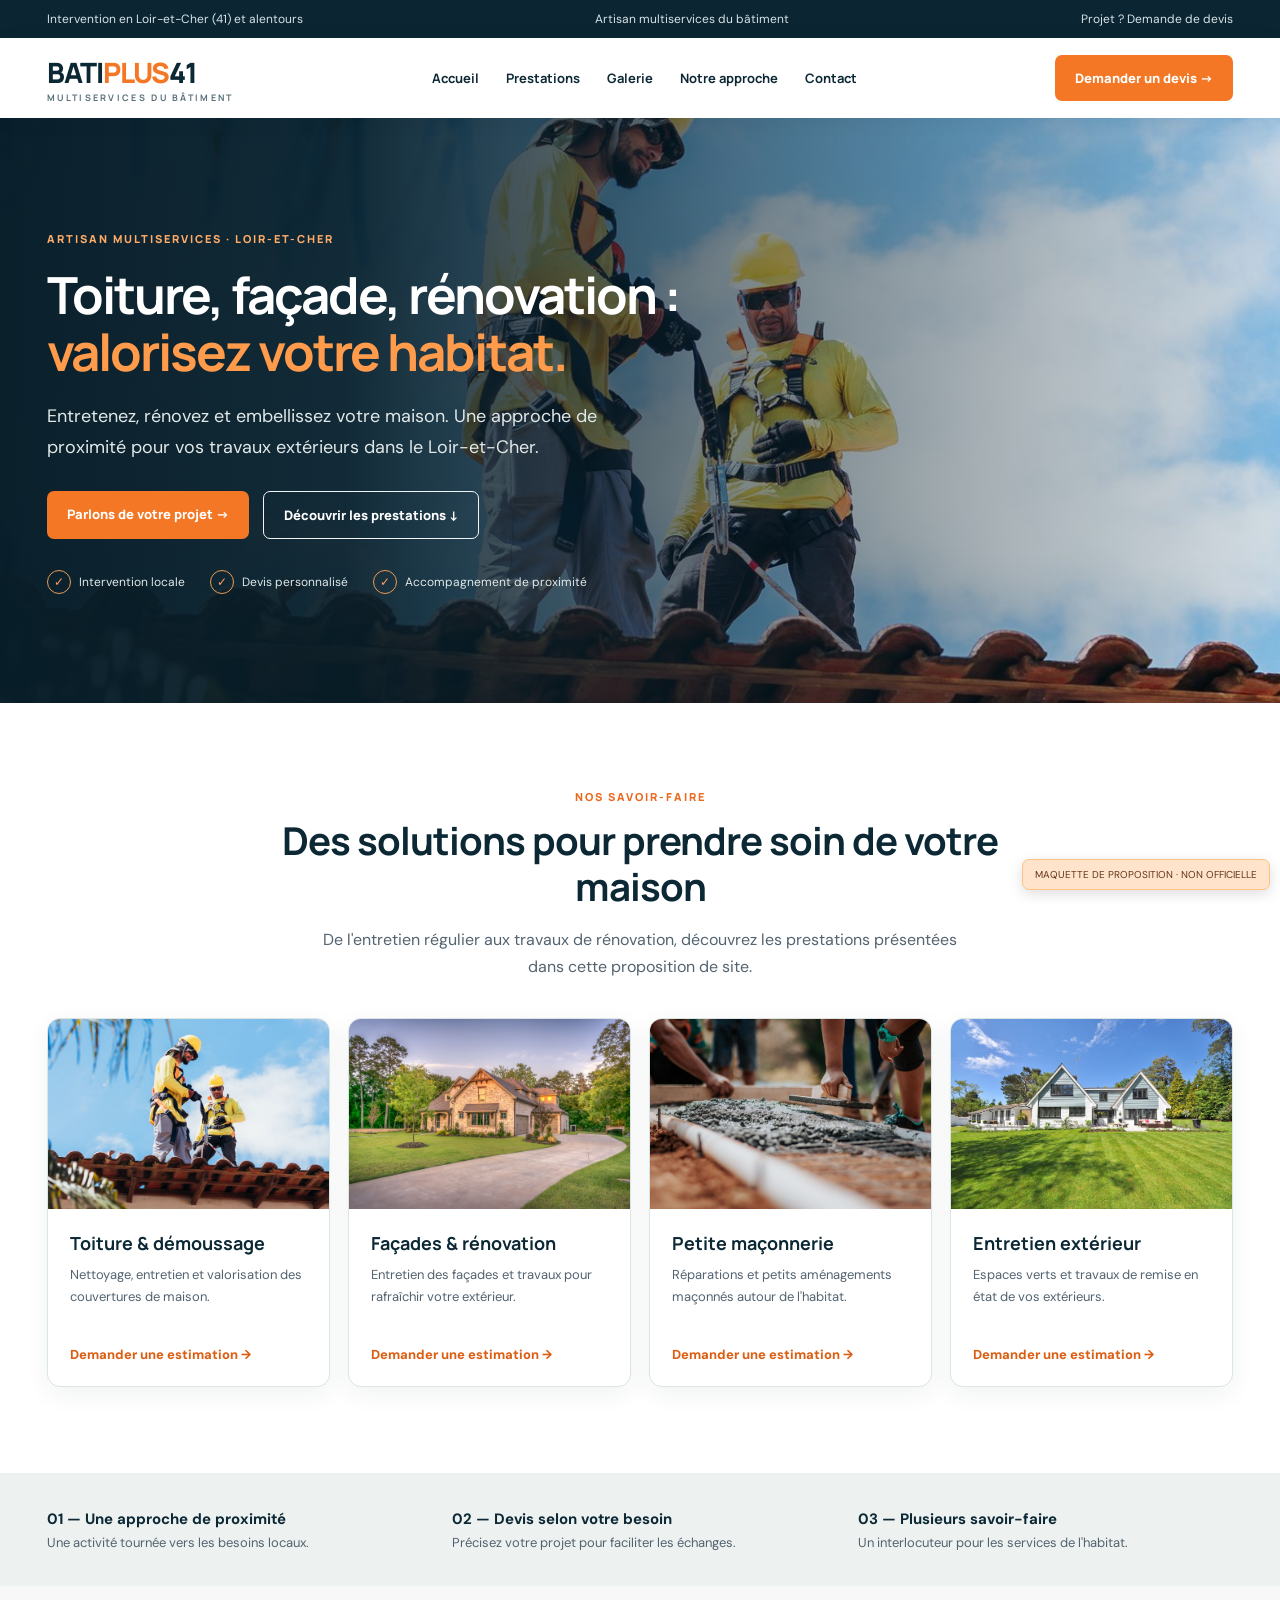
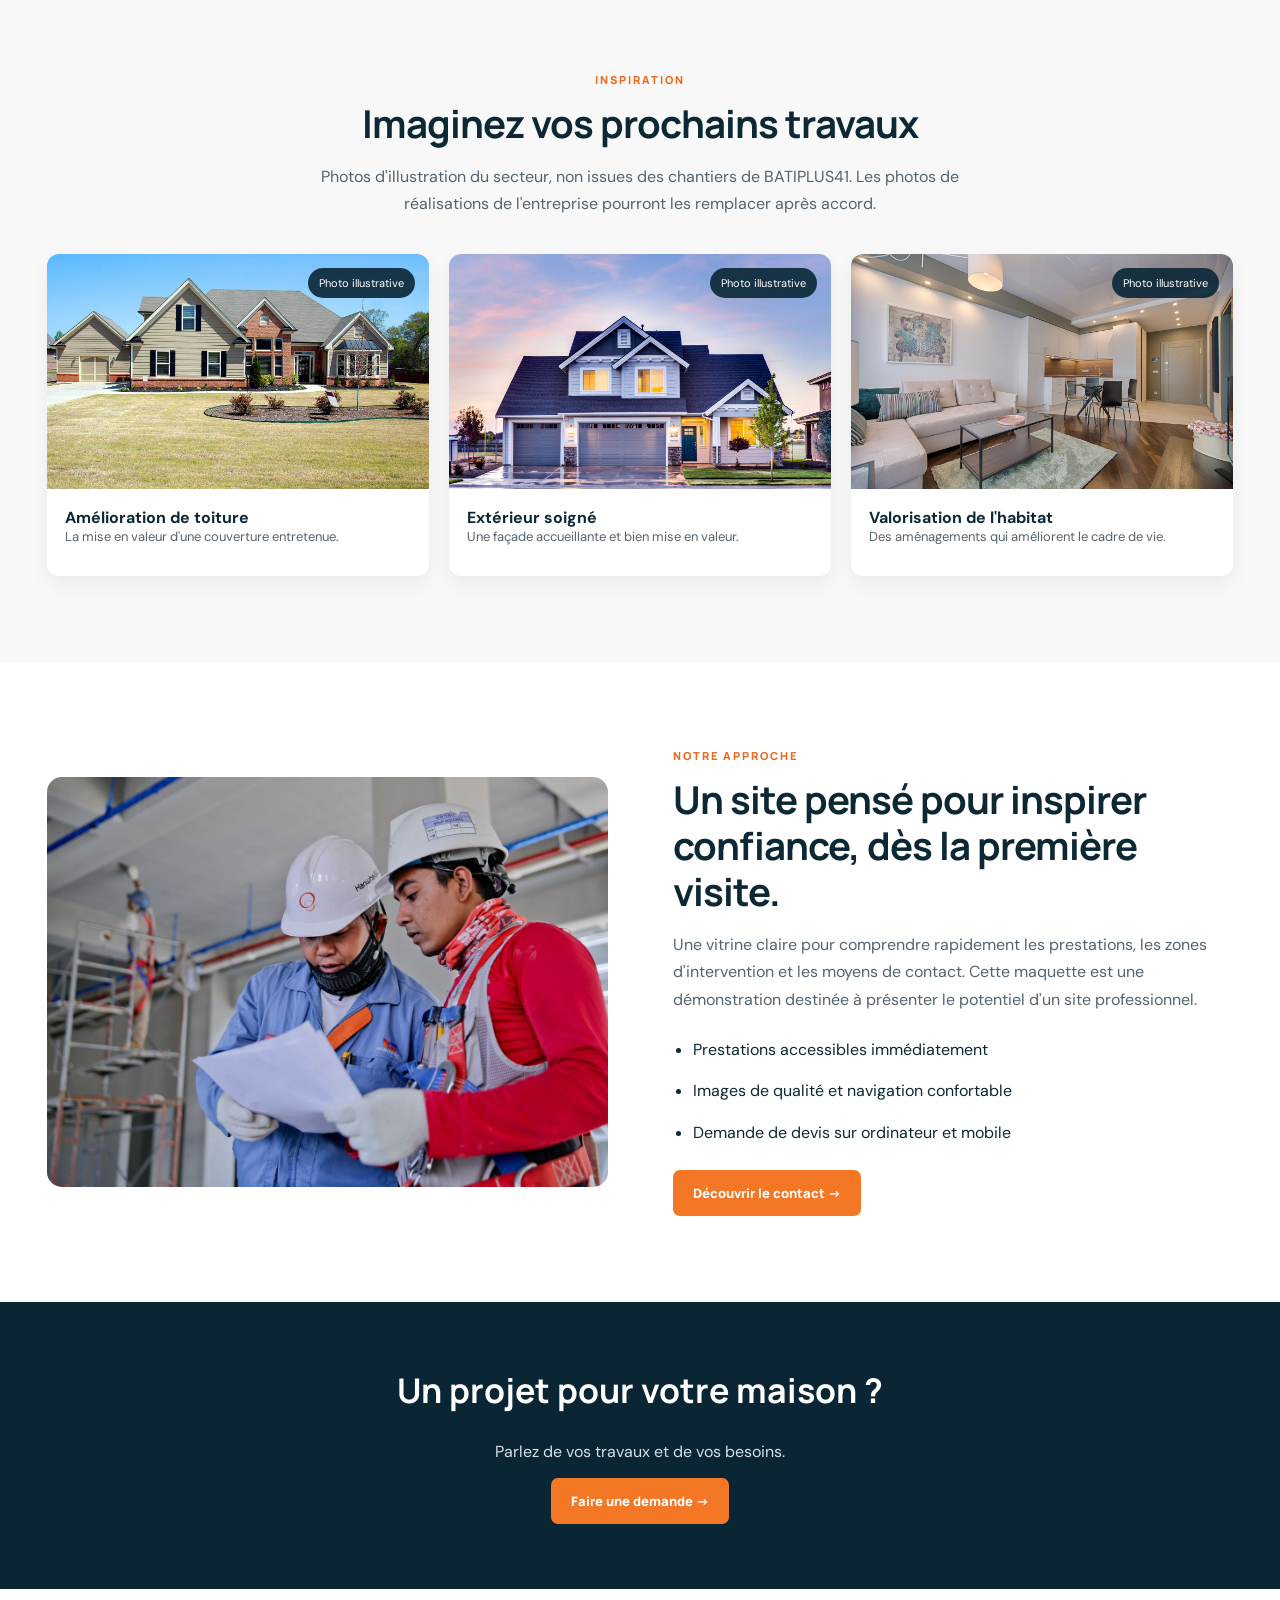
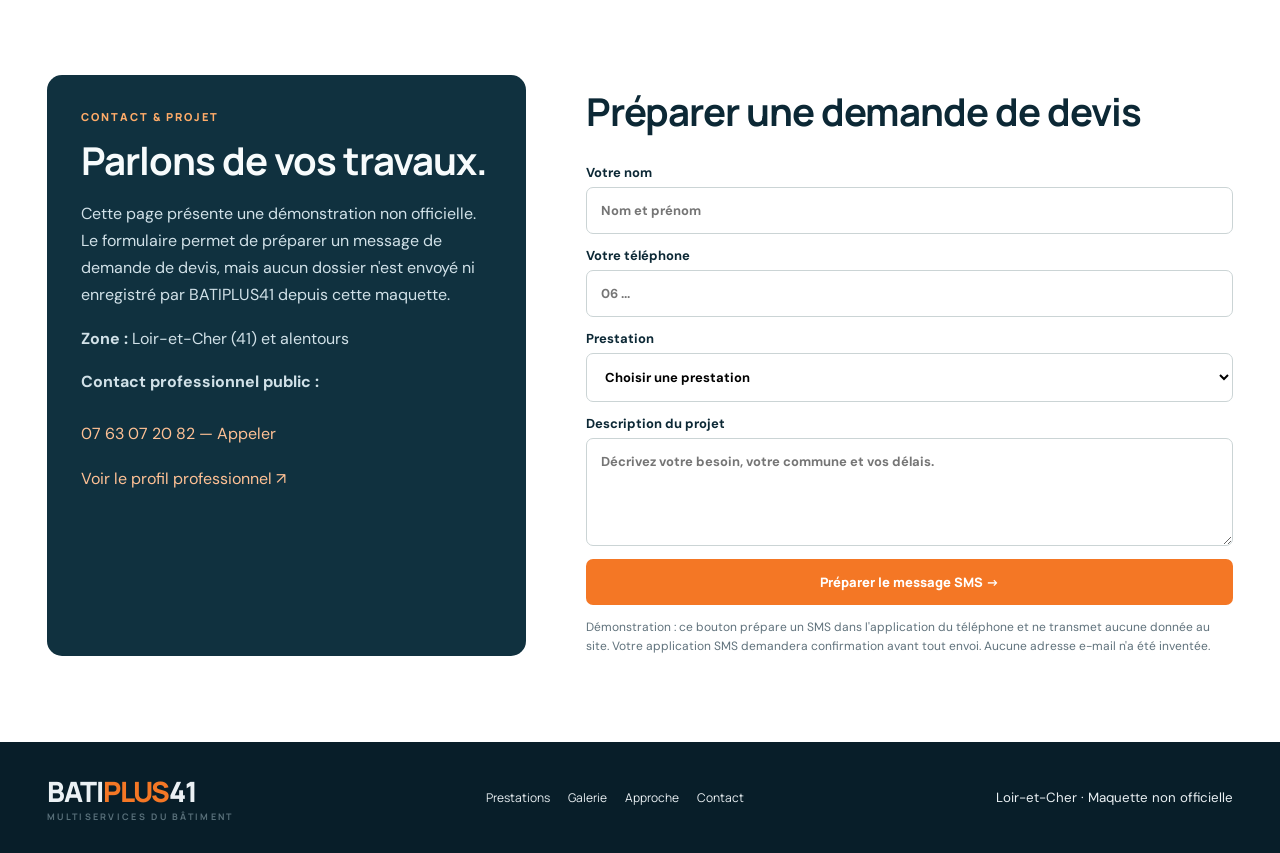
==== index.html @ 45968513 "BATIPLUS41 proposal demo website" ====
<!doctype html><html lang="fr"><head><meta charset="utf-8"><meta name="viewport" content="width=device-width,initial-scale=1"><meta name="description" content="Proposition de site vitrine pour BATIPLUS41, artisan multiservices du bâtiment dans le Loir-et-Cher."><title>BATIPLUS41 | Proposition de site vitrine</title><link rel="preconnect" href="https://images.pexels.com"><link rel="preconnect" href="https://fonts.googleapis.com"><link rel="preconnect" href="https://fonts.gstatic.com" crossorigin><link href="https://fonts.googleapis.com/css2?family=DM+Sans:wght@400;500;600;700&family=Manrope:wght@400;500;600;700;800&display=swap" rel="stylesheet"><style>
:root{--ink:#0c2835;--navy:#0c2633;--orange:#f47725;--cream:#f5f3ef;--muted:#536370;--line:#dde4e4}*{box-sizing:border-box}html{scroll-behavior:smooth}body{margin:0;color:var(--ink);font-family:'DM Sans',Arial,sans-serif}h1,h2,h3,nav,.btn{font-family:Manrope,Arial,sans-serif}h1,h2,h3,p{margin-top:0}a{color:inherit;text-decoration:none}button,input,textarea,select{font:inherit}button{cursor:pointer}.top{background:#0b2532;color:#d7e4e7;font-size:12px}.wrap{max-width:1230px;margin:auto;padding:0 22px}.top .wrap{display:flex;justify-content:space-between;gap:18px;padding-top:11px;padding-bottom:11px}.top span{white-space:nowrap}.header{position:sticky;top:0;background:#fff;z-index:10;box-shadow:0 3px 18px #0d273010}.nav{height:80px;display:flex;align-items:center;justify-content:space-between;gap:20px}.logo{font:800 28px Manrope;letter-spacing:-1.1px}.logo span{color:var(--orange)}.logo small{display:block;font:700 9px Manrope;letter-spacing:2.3px;color:#59707a}.navlinks{display:flex;align-items:center;gap:27px;font-size:13px;font-weight:700}.navlinks a:hover,.foot a:hover{color:var(--orange)}.btn{background:var(--orange);color:white;border:0;border-radius:7px;padding:14px 20px;display:inline-block;font-size:13px;font-weight:800;transition:.2s}.btn:hover{background:#dc5e13;transform:translateY(-2px)}.btn.alt{background:transparent;border:1px solid #f1f5f5;color:white}.btn.alt:hover{background:#ffffff24}.mobiletoggle{display:none;background:transparent;border:0;color:var(--ink);font-size:26px}.hero{min-height:585px;background-image:linear-gradient(90deg,rgba(7,29,40,.98) 0%,rgba(7,29,40,.92) 27%,rgba(7,29,40,.55) 55%,rgba(7,29,40,.05) 100%),url('images/hero.jpg');background-size:cover;background-position:center;color:white;display:flex;align-items:center}.hero .wrap{width:100%}.eyebrow{color:#ffac69;text-transform:uppercase;letter-spacing:2px;font:800 11px Manrope}.hero h1{font-size:clamp(33px,4vw,58px);line-height:1.13;letter-spacing:-2px;max-width:720px;margin:20px 0}.hero h1 em{font-style:normal;color:#ff9b4a}.hero p{color:#e1e8e8;max-width:560px;font-size:18px;line-height:1.7}.heroactions{display:flex;gap:14px;margin-top:29px;flex-wrap:wrap}.chips{display:flex;gap:25px;flex-wrap:wrap;margin-top:35px;font-size:12px;color:#e0e9e9}.chips span:before{content:'✓';color:#ffa063;border:1px solid #ec9a56;border-radius:50%;padding:3px 6px;margin-right:8px}.section{padding:86px 0}.section h2{font-size:clamp(29px,3vw,43px);line-height:1.2;letter-spacing:-1px;margin:14px 0 16px}.lead{color:var(--muted);line-height:1.7;max-width:660px}.section-title{text-align:center;max-width:750px;margin:0 auto 37px}.section-title .lead{margin:auto}.orange{color:#eb681d}.services{display:grid;grid-template-columns:repeat(4,1fr);gap:18px}.service{border:1px solid var(--line);border-radius:13px;overflow:hidden;box-shadow:0 7px 24px #102b3510;background:white;transition:.25s}.service:hover{transform:translateY(-6px);box-shadow:0 15px 35px #102b3525}.service img{display:block;width:100%;height:190px;object-fit:cover}.service .body{padding:22px}.service h3{font-size:18px;margin-bottom:9px}.service p{font-size:13px;color:var(--muted);line-height:1.7;min-height:66px}.service a{color:#dc5e13;font-weight:800;font-size:13px}.strip{background:#edf1f0;padding:35px 0}.values{display:grid;grid-template-columns:repeat(3,1fr);gap:30px}.values strong{font-size:15px}.values p{font-size:13px;color:var(--muted);margin:5px 0 0}.portfolio{background:#f7f8f7}.works{display:grid;grid-template-columns:repeat(3,1fr);gap:20px}.work{position:relative;border-radius:12px;overflow:hidden;background:white;box-shadow:0 8px 20px #0a24320f}.work img{height:235px;width:100%;object-fit:cover;display:block}.work .body{padding:18px}.work p{color:var(--muted);font-size:13px}.tag{position:absolute;top:14px;right:14px;background:#0d2939ea;color:#fff;font-size:11px;padding:8px 11px;border-radius:20px}.about{display:grid;grid-template-columns:1fr 1fr;gap:65px;align-items:center}.about img{width:100%;height:410px;object-fit:cover;border-radius:15px}.about .points{line-height:2.6;padding-left:20px}.cta{background:#0a2634;color:white;text-align:center;padding:65px 20px}.cta h2{font-size:34px}.cta p{color:#d8e0e4}.contact{display:grid;grid-template-columns:.85fr 1.15fr;gap:60px}.contactinfo{background:#10313f;border-radius:15px;padding:34px;color:#f7fbfc}.contactinfo p{color:#d1e1e8;line-height:1.7}.contactinfo a{display:inline-block;padding:12px 0;color:#ffc195}.form{display:grid;gap:13px}.form label{display:grid;gap:6px;font-weight:700;font-size:13px}.form input,.form select,.form textarea{width:100%;padding:14px;border:1px solid #cbd4d5;border-radius:7px;background:white}.form textarea{min-height:108px}.form .note{font-size:12px;color:#60727c;line-height:1.6}.foot{background:#081e29;color:#ebf1f4;padding:30px 0}.foot .wrap{display:flex;align-items:center;justify-content:space-between;gap:20px;flex-wrap:wrap}.foot nav{display:flex;gap:18px;flex-wrap:wrap;font-size:12px}.disclaimer{font-size:11px;color:#9fb1b7}.ribbon{position:fixed;right:10px;bottom:10px;background:#ffe3ca;color:#633719;border:1px solid #ffc282;border-radius:7px;padding:8px 12px;font-size:10px;z-index:11;box-shadow:0 4px 14px #0002}.toast{position:fixed;bottom:70px;left:50%;transform:translateX(-50%);background:#082633;color:white;padding:14px 20px;z-index:20;border-radius:8px;display:none;max-width:90vw}.toast.show{display:block}@media(max-width:960px){.services{grid-template-columns:repeat(2,1fr)}.navlinks{display:none;position:absolute;top:80px;left:0;right:0;background:white;padding:24px;box-shadow:0 10px 20px #0002;flex-direction:column;align-items:stretch}.navlinks.open{display:flex}.mobiletoggle{display:block}.desktopquote{display:none}.about{gap:30px}}@media(max-width:650px){.top .wrap span:nth-child(2){display:none}.top .wrap{font-size:10px}.nav{height:70px}.navlinks{top:70px}.logo{font-size:23px}.hero{min-height:610px;background-position:63% center;background-image:linear-gradient(90deg,rgba(7,29,40,.94),rgba(7,29,40,.75)),url('images/hero.jpg')}.hero p{font-size:15px}.hero h1{letter-spacing:-1px}.section{padding:58px 0}.services,.works,.values,.about,.contact{grid-template-columns:1fr}.service img{height:215px}.values{gap:16px}.cta h2{font-size:26px}.about img{height:260px}.ribbon{font-size:9px}}
</style></head><body><div class="top"><div class="wrap"><span>Intervention en Loir-et-Cher (41) et alentours</span><span>Artisan multiservices du bâtiment</span><span>Projet ? <a href="#contact">Demande de devis</a></span></div></div><header class="header"><div class="wrap nav"><a class="logo" href="#accueil">BATI<span>PLUS</span>41<small>MULTISERVICES DU BÂTIMENT</small></a><nav class="navlinks" id="navigation"><a href="#accueil">Accueil</a><a href="#prestations">Prestations</a><a href="#illustrations">Galerie</a><a href="#approche">Notre approche</a><a href="#contact">Contact</a></nav><a class="btn desktopquote" href="#contact">Demander un devis →</a><button id="menu" class="mobiletoggle" aria-expanded="false" aria-label="Ouvrir le menu">☰</button></div></header><main><section class="hero" id="accueil"><div class="wrap"><div class="eyebrow">Artisan multiservices · Loir-et-Cher</div><h1>Toiture, façade, rénovation : <em>valorisez votre habitat.</em></h1><p>Entretenez, rénovez et embellissez votre maison. Une approche de proximité pour vos travaux extérieurs dans le Loir-et-Cher.</p><div class="heroactions"><a class="btn" href="#contact">Parlons de votre projet →</a><a class="btn alt" href="#prestations">Découvrir les prestations ↓</a></div><div class="chips"><span>Intervention locale</span><span>Devis personnalisé</span><span>Accompagnement de proximité</span></div></div></section><section class="section" id="prestations"><div class="wrap"><div class="section-title"><div class="eyebrow orange">Nos savoir-faire</div><h2>Des solutions pour prendre soin de votre maison</h2><p class="lead">De l'entretien régulier aux travaux de rénovation, découvrez les prestations présentées dans cette proposition de site.</p></div><div class="services"><article class="service"><img loading="lazy" src="images/hero.jpg" alt="Vue d'un chantier de toiture"><div class="body"><h3>Toiture & démoussage</h3><p>Nettoyage, entretien et valorisation des couvertures de maison.</p><a href="#contact" data-prestation="Toiture et démoussage">Demander une estimation →</a></div></article><article class="service"><img loading="lazy" src="images/facade.jpg" alt="Maison individuelle et façade"><div class="body"><h3>Façades & rénovation</h3><p>Entretien des façades et travaux pour rafraîchir votre extérieur.</p><a href="#contact" data-prestation="Façades et rénovation">Demander une estimation →</a></div></article><article class="service"><img loading="lazy" src="images/maconnerie.jpg" alt="Chantier de maçonnerie et construction"><div class="body"><h3>Petite maçonnerie</h3><p>Réparations et petits aménagements maçonnés autour de l'habitat.</p><a href="#contact" data-prestation="Petite maçonnerie">Demander une estimation →</a></div></article><article class="service"><img loading="lazy" src="images/exterieur.jpg" alt="Jardin et aménagement extérieur"><div class="body"><h3>Entretien extérieur</h3><p>Espaces verts et travaux de remise en état de vos extérieurs.</p><a href="#contact" data-prestation="Entretien extérieur">Demander une estimation →</a></div></article></div></div></section><div class="strip"><div class="wrap values"><div><strong>01 — Une approche de proximité</strong><p>Une activité tournée vers les besoins locaux.</p></div><div><strong>02 — Devis selon votre besoin</strong><p>Précisez votre projet pour faciliter les échanges.</p></div><div><strong>03 — Plusieurs savoir-faire</strong><p>Un interlocuteur pour les services de l'habitat.</p></div></div></div><section class="section portfolio" id="illustrations"><div class="wrap"><div class="section-title"><div class="eyebrow orange">Inspiration</div><h2>Imaginez vos prochains travaux</h2><p class="lead">Photos d'illustration du secteur, non issues des chantiers de BATIPLUS41. Les photos de réalisations de l'entreprise pourront les remplacer après accord.</p></div><div class="works"><div class="work"><span class="tag">Photo illustrative</span><img loading="lazy" src="images/galerie-toiture.jpg" alt="Maison et couverture de toiture"><div class="body"><strong>Amélioration de toiture</strong><p>La mise en valeur d'une couverture entretenue.</p></div></div><div class="work"><span class="tag">Photo illustrative</span><img loading="lazy" src="images/galerie-facade.jpg" alt="Façade de maison contemporaine"><div class="body"><strong>Extérieur soigné</strong><p>Une façade accueillante et bien mise en valeur.</p></div></div><div class="work"><span class="tag">Photo illustrative</span><img loading="lazy" src="images/galerie-jardin.jpg" alt="Espace aménagé et rénové"><div class="body"><strong>Valorisation de l'habitat</strong><p>Des aménagements qui améliorent le cadre de vie.</p></div></div></div></div></section><section class="section" id="approche"><div class="wrap about"><img loading="lazy" src="images/chantier.jpg" alt="Professionnels sur un chantier de bâtiment"><div><div class="eyebrow orange">Notre approche</div><h2>Un site pensé pour inspirer confiance, dès la première visite.</h2><p class="lead">Une vitrine claire pour comprendre rapidement les prestations, les zones d'intervention et les moyens de contact. Cette maquette est une démonstration destinée à présenter le potentiel d'un site professionnel.</p><ul class="points"><li>Prestations accessibles immédiatement</li><li>Images de qualité et navigation confortable</li><li>Demande de devis sur ordinateur et mobile</li></ul><a class="btn" href="#contact">Découvrir le contact →</a></div></div></section><section class="cta"><h2>Un projet pour votre maison ?</h2><p>Parlez de vos travaux et de vos besoins.</p><a class="btn" href="#contact">Faire une demande →</a></section><section class="section" id="contact"><div class="wrap contact"><div class="contactinfo"><div class="eyebrow">Contact & projet</div><h2>Parlons de vos travaux.</h2><p>Cette page présente une démonstration non officielle. Le formulaire permet de préparer un message de demande de devis, mais aucun dossier n'est envoyé ni enregistré par BATIPLUS41 depuis cette maquette.</p><p><strong>Zone :</strong> Loir-et-Cher (41) et alentours</p><p><strong>Contact professionnel public :</strong></p><a href="tel:+33763072082">07 63 07 20 82 — Appeler</a><br><a href="https://www.allovoisins.com/p/kevinelie-1" target="_blank" rel="noopener noreferrer">Voir le profil professionnel ↗</a></div><form class="form" id="quote"><h2>Préparer une demande de devis</h2><label>Votre nom<input name="nom" required autocomplete="name" placeholder="Nom et prénom"></label><label>Votre téléphone<input name="telephone" required type="tel" autocomplete="tel" placeholder="06 ..."></label><label>Prestation<select name="prestation" id="service"><option value="">Choisir une prestation</option><option>Toiture et démoussage</option><option>Façades et rénovation</option><option>Petite maçonnerie</option><option>Entretien extérieur</option><option>Autre projet</option></select></label><label>Description du projet<textarea name="details" required placeholder="Décrivez votre besoin, votre commune et vos délais."></textarea></label><button class="btn" type="submit">Préparer le message SMS →</button><div class="note">Démonstration : ce bouton prépare un SMS dans l'application du téléphone et ne transmet aucune donnée au site. Votre application SMS demandera confirmation avant tout envoi. Aucune adresse e-mail n'a été inventée.</div></form></div></section></main><footer class="foot"><div class="wrap"><a class="logo" href="#accueil">BATI<span>PLUS</span>41<small>MULTISERVICES DU BÂTIMENT</small></a><nav><a href="#prestations">Prestations</a><a href="#illustrations">Galerie</a><a href="#approche">Approche</a><a href="#contact">Contact</a></nav><small>Loir-et-Cher · Maquette non officielle</small></div></footer><div class="ribbon">MAQUETTE DE PROPOSITION · NON OFFICIELLE</div><div class="toast" id="toast" role="status"></div><script>const m=document.querySelector('#menu'),n=document.querySelector('#navigation');m.addEventListener('click',()=>{n.classList.toggle('open');m.setAttribute('aria-expanded',n.classList.contains('open'));});n.querySelectorAll('a').forEach(a=>a.addEventListener('click',()=>{n.classList.remove('open');m.setAttribute('aria-expanded','false')}));document.querySelectorAll('[data-prestation]').forEach(a=>a.addEventListener('click',()=>{document.querySelector('#service').value=a.dataset.prestation;}));const toast=document.querySelector('#toast');document.querySelector('#quote').addEventListener('submit',e=>{e.preventDefault();const d=new FormData(e.target);const msg=`Bonjour, je souhaite un devis BATIPLUS41.\nNom : ${d.get('nom')}\nTéléphone : ${d.get('telephone')}\nPrestation : ${d.get('prestation')||'À définir'}\nProjet : ${d.get('details')}`;const link='sms:+33763072082?body='+encodeURIComponent(msg);toast.textContent='Ouverture de votre application SMS pour confirmer l’envoi.';toast.classList.add('show');location.href=link;setTimeout(()=>toast.classList.remove('show'),5500)});</script></body></html>
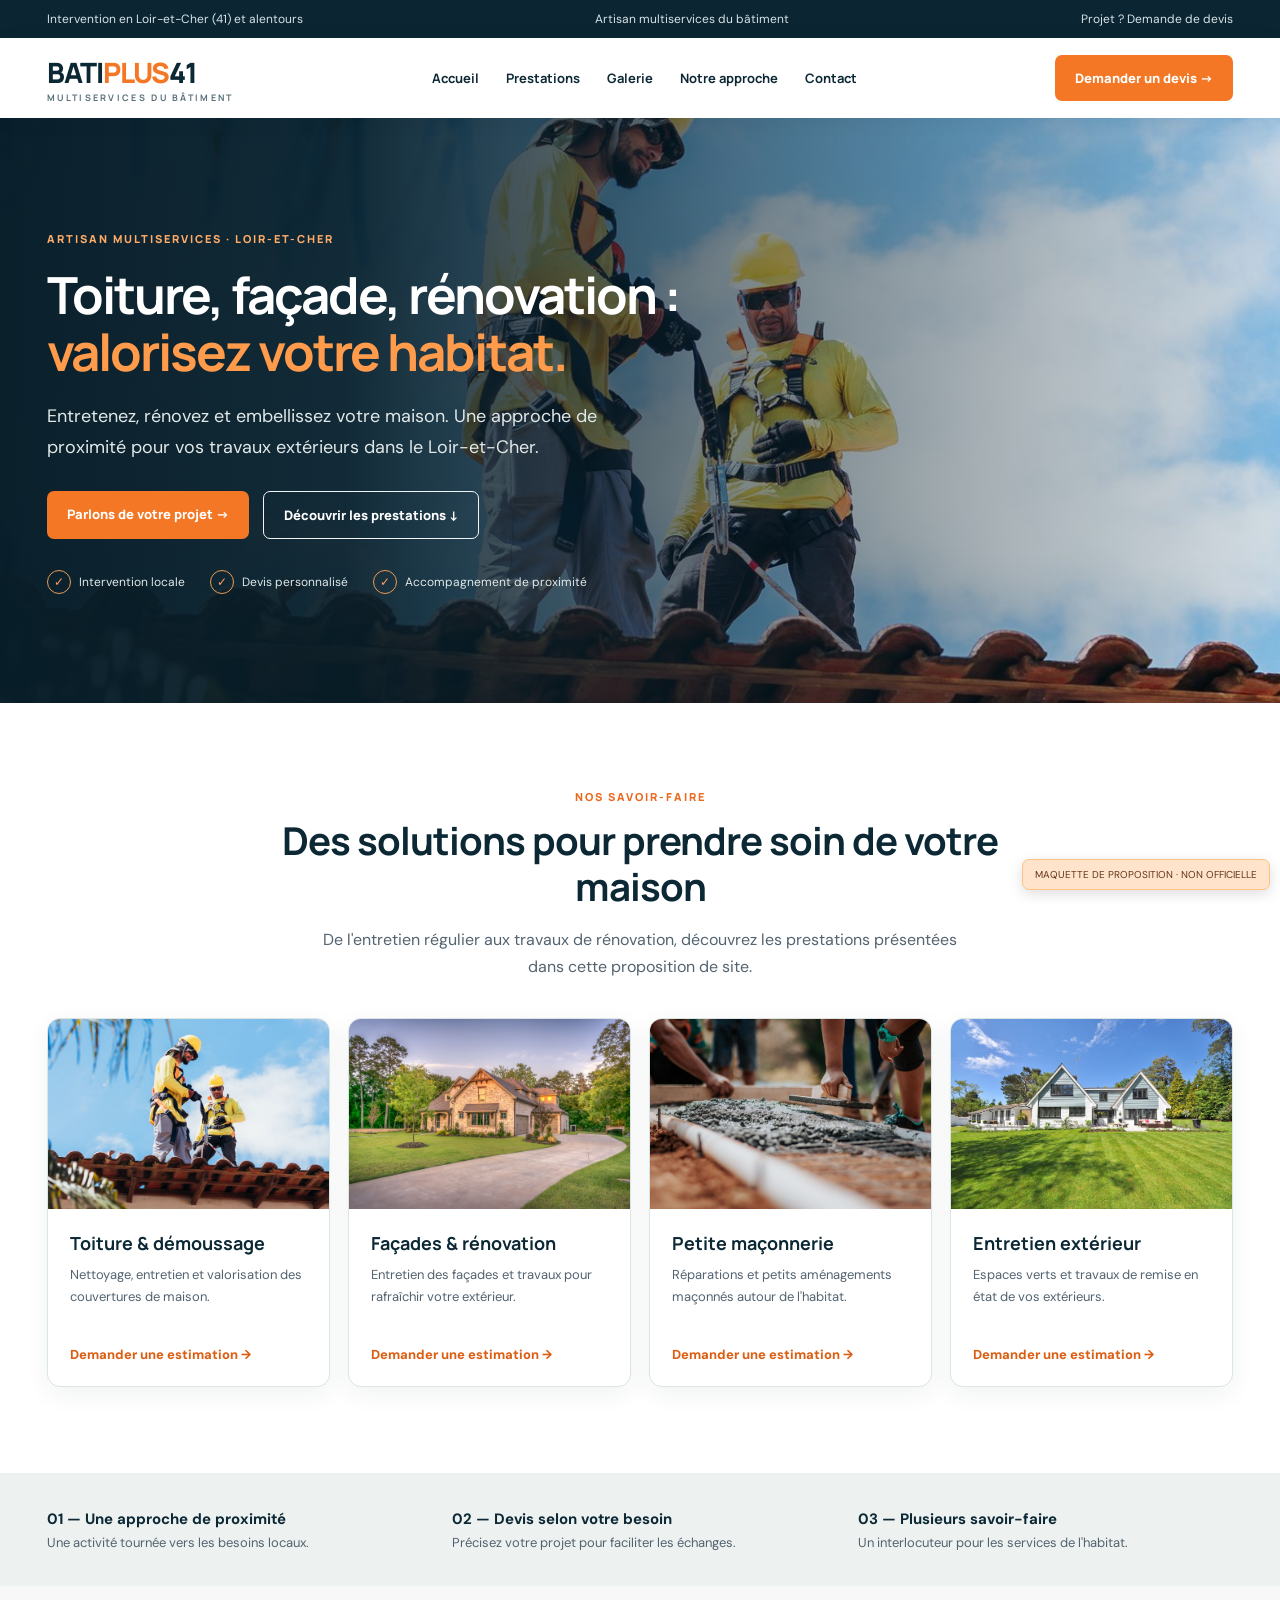
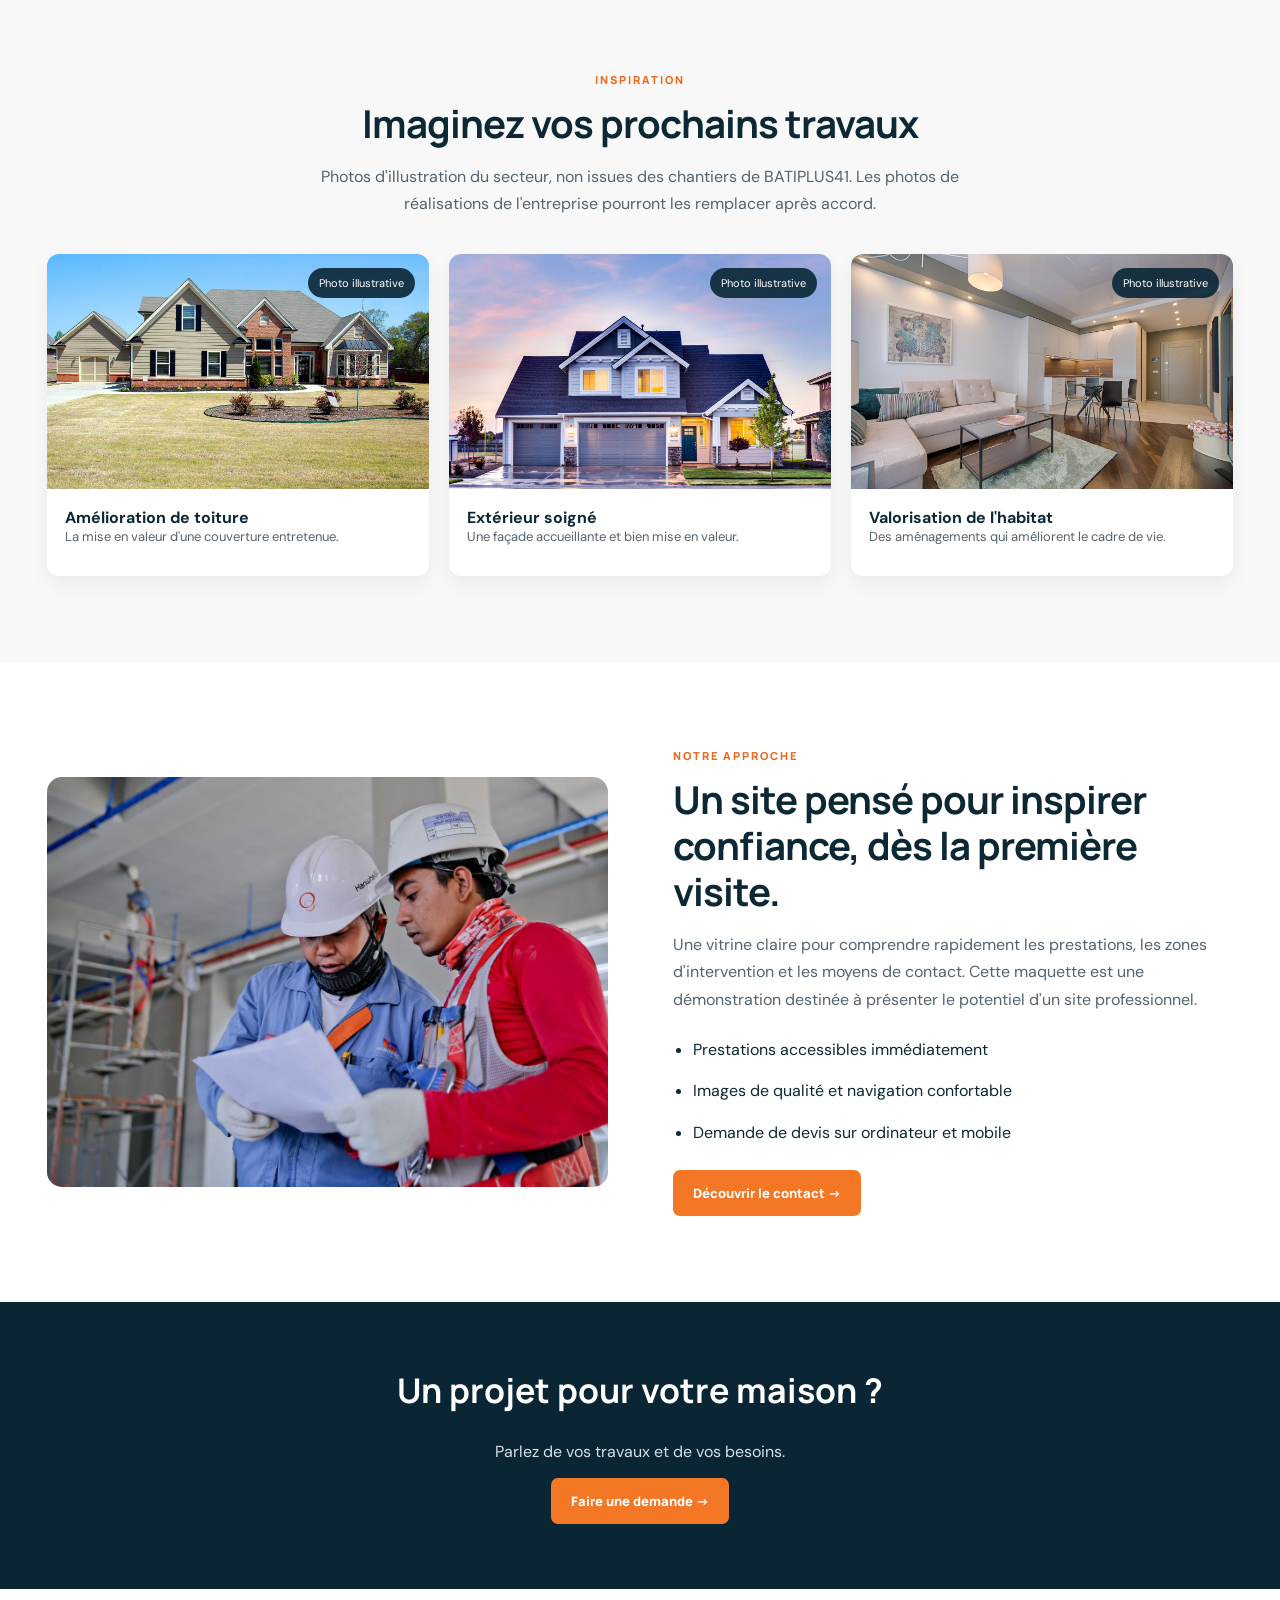
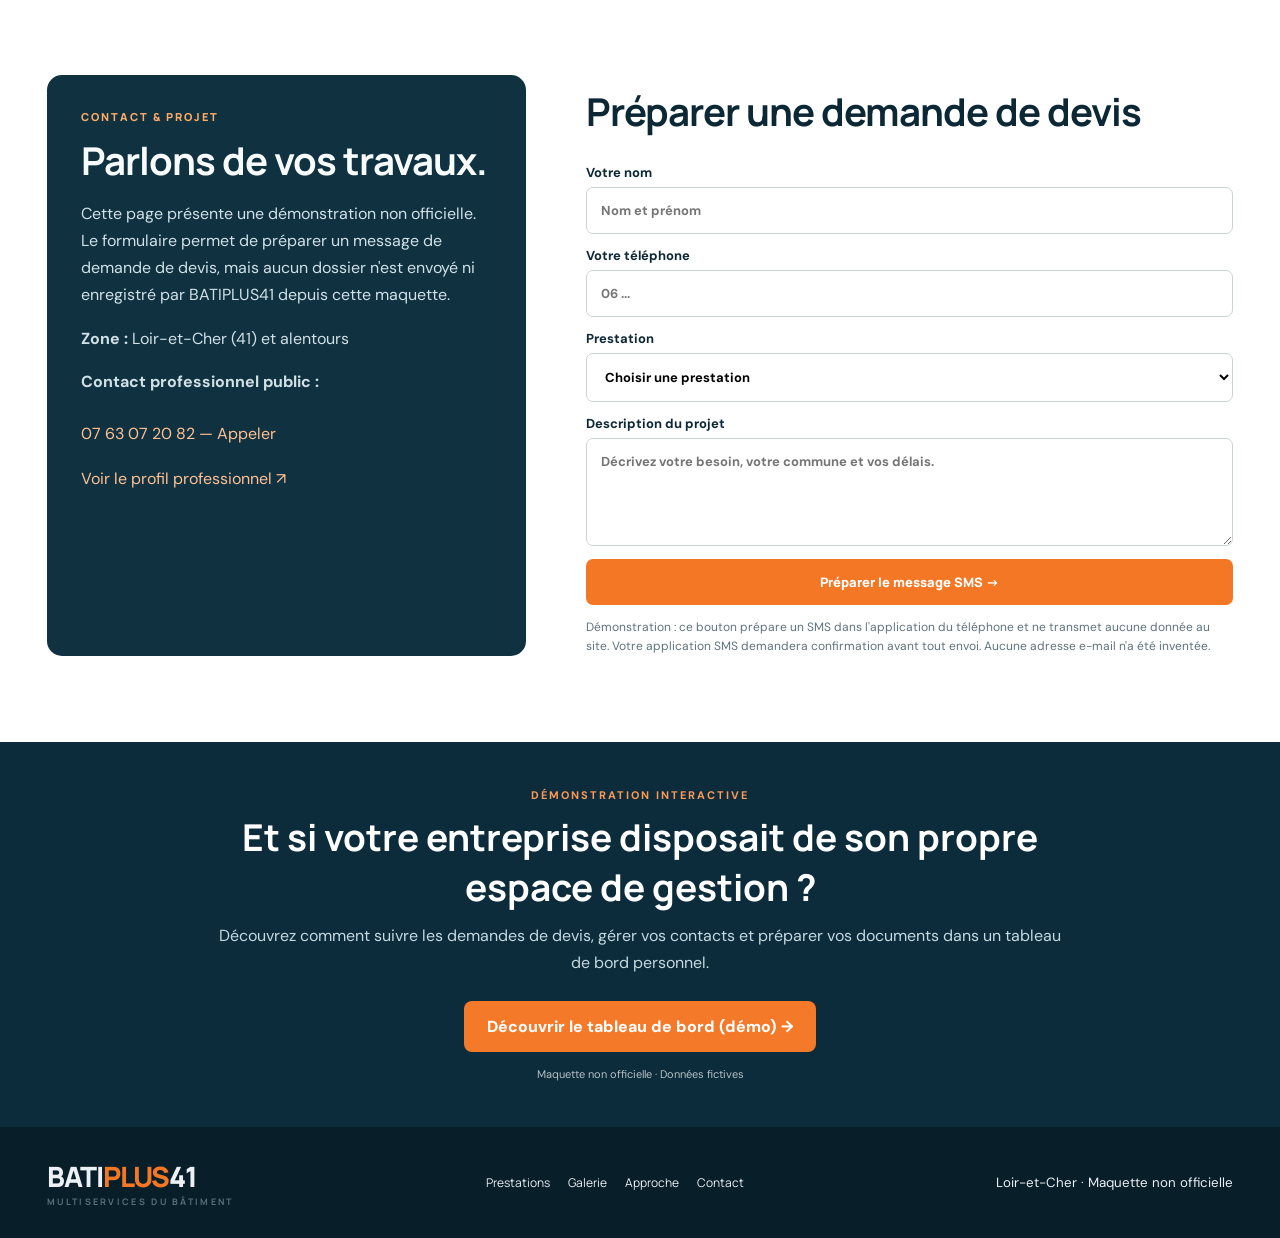
==== commit 1e7b65ac: "Add interactive BATIPLUS41 business dashboard demonstration" ====
--- a/index.html
+++ b/index.html
@@ -1,3 +1,3 @@
-<!doctype html><html lang="fr"><head><meta charset="utf-8"><meta name="viewport" content="width=device-width,initial-scale=1"><meta name="description" content="Proposition de site vitrine pour BATIPLUS41, artisan multiservices du bâtiment dans le Loir-et-Cher."><title>BATIPLUS41 | Proposition de site vitrine</title><link rel="preconnect" href="https://images.pexels.com"><link rel="preconnect" href="https://fonts.googleapis.com"><link rel="preconnect" href="https://fonts.gstatic.com" crossorigin><link href="https://fonts.googleapis.com/css2?family=DM+Sans:wght@400;500;600;700&family=Manrope:wght@400;500;600;700;800&display=swap" rel="stylesheet"><style>
+<!doctype html><html lang="fr"><head><meta name="robots" content="noindex,nofollow,noarchive"><meta charset="utf-8"><meta name="viewport" content="width=device-width,initial-scale=1"><meta name="description" content="Proposition de site vitrine pour BATIPLUS41, artisan multiservices du bâtiment dans le Loir-et-Cher."><title>BATIPLUS41 | Proposition de site vitrine</title><link rel="preconnect" href="https://images.pexels.com"><link rel="preconnect" href="https://fonts.googleapis.com"><link rel="preconnect" href="https://fonts.gstatic.com" crossorigin><link href="https://fonts.googleapis.com/css2?family=DM+Sans:wght@400;500;600;700&family=Manrope:wght@400;500;600;700;800&display=swap" rel="stylesheet"><style>
 :root{--ink:#0c2835;--navy:#0c2633;--orange:#f47725;--cream:#f5f3ef;--muted:#536370;--line:#dde4e4}*{box-sizing:border-box}html{scroll-behavior:smooth}body{margin:0;color:var(--ink);font-family:'DM Sans',Arial,sans-serif}h1,h2,h3,nav,.btn{font-family:Manrope,Arial,sans-serif}h1,h2,h3,p{margin-top:0}a{color:inherit;text-decoration:none}button,input,textarea,select{font:inherit}button{cursor:pointer}.top{background:#0b2532;color:#d7e4e7;font-size:12px}.wrap{max-width:1230px;margin:auto;padding:0 22px}.top .wrap{display:flex;justify-content:space-between;gap:18px;padding-top:11px;padding-bottom:11px}.top span{white-space:nowrap}.header{position:sticky;top:0;background:#fff;z-index:10;box-shadow:0 3px 18px #0d273010}.nav{height:80px;display:flex;align-items:center;justify-content:space-between;gap:20px}.logo{font:800 28px Manrope;letter-spacing:-1.1px}.logo span{color:var(--orange)}.logo small{display:block;font:700 9px Manrope;letter-spacing:2.3px;color:#59707a}.navlinks{display:flex;align-items:center;gap:27px;font-size:13px;font-weight:700}.navlinks a:hover,.foot a:hover{color:var(--orange)}.btn{background:var(--orange);color:white;border:0;border-radius:7px;padding:14px 20px;display:inline-block;font-size:13px;font-weight:800;transition:.2s}.btn:hover{background:#dc5e13;transform:translateY(-2px)}.btn.alt{background:transparent;border:1px solid #f1f5f5;color:white}.btn.alt:hover{background:#ffffff24}.mobiletoggle{display:none;background:transparent;border:0;color:var(--ink);font-size:26px}.hero{min-height:585px;background-image:linear-gradient(90deg,rgba(7,29,40,.98) 0%,rgba(7,29,40,.92) 27%,rgba(7,29,40,.55) 55%,rgba(7,29,40,.05) 100%),url('images/hero.jpg');background-size:cover;background-position:center;color:white;display:flex;align-items:center}.hero .wrap{width:100%}.eyebrow{color:#ffac69;text-transform:uppercase;letter-spacing:2px;font:800 11px Manrope}.hero h1{font-size:clamp(33px,4vw,58px);line-height:1.13;letter-spacing:-2px;max-width:720px;margin:20px 0}.hero h1 em{font-style:normal;color:#ff9b4a}.hero p{color:#e1e8e8;max-width:560px;font-size:18px;line-height:1.7}.heroactions{display:flex;gap:14px;margin-top:29px;flex-wrap:wrap}.chips{display:flex;gap:25px;flex-wrap:wrap;margin-top:35px;font-size:12px;color:#e0e9e9}.chips span:before{content:'✓';color:#ffa063;border:1px solid #ec9a56;border-radius:50%;padding:3px 6px;margin-right:8px}.section{padding:86px 0}.section h2{font-size:clamp(29px,3vw,43px);line-height:1.2;letter-spacing:-1px;margin:14px 0 16px}.lead{color:var(--muted);line-height:1.7;max-width:660px}.section-title{text-align:center;max-width:750px;margin:0 auto 37px}.section-title .lead{margin:auto}.orange{color:#eb681d}.services{display:grid;grid-template-columns:repeat(4,1fr);gap:18px}.service{border:1px solid var(--line);border-radius:13px;overflow:hidden;box-shadow:0 7px 24px #102b3510;background:white;transition:.25s}.service:hover{transform:translateY(-6px);box-shadow:0 15px 35px #102b3525}.service img{display:block;width:100%;height:190px;object-fit:cover}.service .body{padding:22px}.service h3{font-size:18px;margin-bottom:9px}.service p{font-size:13px;color:var(--muted);line-height:1.7;min-height:66px}.service a{color:#dc5e13;font-weight:800;font-size:13px}.strip{background:#edf1f0;padding:35px 0}.values{display:grid;grid-template-columns:repeat(3,1fr);gap:30px}.values strong{font-size:15px}.values p{font-size:13px;color:var(--muted);margin:5px 0 0}.portfolio{background:#f7f8f7}.works{display:grid;grid-template-columns:repeat(3,1fr);gap:20px}.work{position:relative;border-radius:12px;overflow:hidden;background:white;box-shadow:0 8px 20px #0a24320f}.work img{height:235px;width:100%;object-fit:cover;display:block}.work .body{padding:18px}.work p{color:var(--muted);font-size:13px}.tag{position:absolute;top:14px;right:14px;background:#0d2939ea;color:#fff;font-size:11px;padding:8px 11px;border-radius:20px}.about{display:grid;grid-template-columns:1fr 1fr;gap:65px;align-items:center}.about img{width:100%;height:410px;object-fit:cover;border-radius:15px}.about .points{line-height:2.6;padding-left:20px}.cta{background:#0a2634;color:white;text-align:center;padding:65px 20px}.cta h2{font-size:34px}.cta p{color:#d8e0e4}.contact{display:grid;grid-template-columns:.85fr 1.15fr;gap:60px}.contactinfo{background:#10313f;border-radius:15px;padding:34px;color:#f7fbfc}.contactinfo p{color:#d1e1e8;line-height:1.7}.contactinfo a{display:inline-block;padding:12px 0;color:#ffc195}.form{display:grid;gap:13px}.form label{display:grid;gap:6px;font-weight:700;font-size:13px}.form input,.form select,.form textarea{width:100%;padding:14px;border:1px solid #cbd4d5;border-radius:7px;background:white}.form textarea{min-height:108px}.form .note{font-size:12px;color:#60727c;line-height:1.6}.foot{background:#081e29;color:#ebf1f4;padding:30px 0}.foot .wrap{display:flex;align-items:center;justify-content:space-between;gap:20px;flex-wrap:wrap}.foot nav{display:flex;gap:18px;flex-wrap:wrap;font-size:12px}.disclaimer{font-size:11px;color:#9fb1b7}.ribbon{position:fixed;right:10px;bottom:10px;background:#ffe3ca;color:#633719;border:1px solid #ffc282;border-radius:7px;padding:8px 12px;font-size:10px;z-index:11;box-shadow:0 4px 14px #0002}.toast{position:fixed;bottom:70px;left:50%;transform:translateX(-50%);background:#082633;color:white;padding:14px 20px;z-index:20;border-radius:8px;display:none;max-width:90vw}.toast.show{display:block}@media(max-width:960px){.services{grid-template-columns:repeat(2,1fr)}.navlinks{display:none;position:absolute;top:80px;left:0;right:0;background:white;padding:24px;box-shadow:0 10px 20px #0002;flex-direction:column;align-items:stretch}.navlinks.open{display:flex}.mobiletoggle{display:block}.desktopquote{display:none}.about{gap:30px}}@media(max-width:650px){.top .wrap span:nth-child(2){display:none}.top .wrap{font-size:10px}.nav{height:70px}.navlinks{top:70px}.logo{font-size:23px}.hero{min-height:610px;background-position:63% center;background-image:linear-gradient(90deg,rgba(7,29,40,.94),rgba(7,29,40,.75)),url('images/hero.jpg')}.hero p{font-size:15px}.hero h1{letter-spacing:-1px}.section{padding:58px 0}.services,.works,.values,.about,.contact{grid-template-columns:1fr}.service img{height:215px}.values{gap:16px}.cta h2{font-size:26px}.about img{height:260px}.ribbon{font-size:9px}}
-</style></head><body><div class="top"><div class="wrap"><span>Intervention en Loir-et-Cher (41) et alentours</span><span>Artisan multiservices du bâtiment</span><span>Projet ? <a href="#contact">Demande de devis</a></span></div></div><header class="header"><div class="wrap nav"><a class="logo" href="#accueil">BATI<span>PLUS</span>41<small>MULTISERVICES DU BÂTIMENT</small></a><nav class="navlinks" id="navigation"><a href="#accueil">Accueil</a><a href="#prestations">Prestations</a><a href="#illustrations">Galerie</a><a href="#approche">Notre approche</a><a href="#contact">Contact</a></nav><a class="btn desktopquote" href="#contact">Demander un devis →</a><button id="menu" class="mobiletoggle" aria-expanded="false" aria-label="Ouvrir le menu">☰</button></div></header><main><section class="hero" id="accueil"><div class="wrap"><div class="eyebrow">Artisan multiservices · Loir-et-Cher</div><h1>Toiture, façade, rénovation : <em>valorisez votre habitat.</em></h1><p>Entretenez, rénovez et embellissez votre maison. Une approche de proximité pour vos travaux extérieurs dans le Loir-et-Cher.</p><div class="heroactions"><a class="btn" href="#contact">Parlons de votre projet →</a><a class="btn alt" href="#prestations">Découvrir les prestations ↓</a></div><div class="chips"><span>Intervention locale</span><span>Devis personnalisé</span><span>Accompagnement de proximité</span></div></div></section><section class="section" id="prestations"><div class="wrap"><div class="section-title"><div class="eyebrow orange">Nos savoir-faire</div><h2>Des solutions pour prendre soin de votre maison</h2><p class="lead">De l'entretien régulier aux travaux de rénovation, découvrez les prestations présentées dans cette proposition de site.</p></div><div class="services"><article class="service"><img loading="lazy" src="images/hero.jpg" alt="Vue d'un chantier de toiture"><div class="body"><h3>Toiture & démoussage</h3><p>Nettoyage, entretien et valorisation des couvertures de maison.</p><a href="#contact" data-prestation="Toiture et démoussage">Demander une estimation →</a></div></article><article class="service"><img loading="lazy" src="images/facade.jpg" alt="Maison individuelle et façade"><div class="body"><h3>Façades & rénovation</h3><p>Entretien des façades et travaux pour rafraîchir votre extérieur.</p><a href="#contact" data-prestation="Façades et rénovation">Demander une estimation →</a></div></article><article class="service"><img loading="lazy" src="images/maconnerie.jpg" alt="Chantier de maçonnerie et construction"><div class="body"><h3>Petite maçonnerie</h3><p>Réparations et petits aménagements maçonnés autour de l'habitat.</p><a href="#contact" data-prestation="Petite maçonnerie">Demander une estimation →</a></div></article><article class="service"><img loading="lazy" src="images/exterieur.jpg" alt="Jardin et aménagement extérieur"><div class="body"><h3>Entretien extérieur</h3><p>Espaces verts et travaux de remise en état de vos extérieurs.</p><a href="#contact" data-prestation="Entretien extérieur">Demander une estimation →</a></div></article></div></div></section><div class="strip"><div class="wrap values"><div><strong>01 — Une approche de proximité</strong><p>Une activité tournée vers les besoins locaux.</p></div><div><strong>02 — Devis selon votre besoin</strong><p>Précisez votre projet pour faciliter les échanges.</p></div><div><strong>03 — Plusieurs savoir-faire</strong><p>Un interlocuteur pour les services de l'habitat.</p></div></div></div><section class="section portfolio" id="illustrations"><div class="wrap"><div class="section-title"><div class="eyebrow orange">Inspiration</div><h2>Imaginez vos prochains travaux</h2><p class="lead">Photos d'illustration du secteur, non issues des chantiers de BATIPLUS41. Les photos de réalisations de l'entreprise pourront les remplacer après accord.</p></div><div class="works"><div class="work"><span class="tag">Photo illustrative</span><img loading="lazy" src="images/galerie-toiture.jpg" alt="Maison et couverture de toiture"><div class="body"><strong>Amélioration de toiture</strong><p>La mise en valeur d'une couverture entretenue.</p></div></div><div class="work"><span class="tag">Photo illustrative</span><img loading="lazy" src="images/galerie-facade.jpg" alt="Façade de maison contemporaine"><div class="body"><strong>Extérieur soigné</strong><p>Une façade accueillante et bien mise en valeur.</p></div></div><div class="work"><span class="tag">Photo illustrative</span><img loading="lazy" src="images/galerie-jardin.jpg" alt="Espace aménagé et rénové"><div class="body"><strong>Valorisation de l'habitat</strong><p>Des aménagements qui améliorent le cadre de vie.</p></div></div></div></div></section><section class="section" id="approche"><div class="wrap about"><img loading="lazy" src="images/chantier.jpg" alt="Professionnels sur un chantier de bâtiment"><div><div class="eyebrow orange">Notre approche</div><h2>Un site pensé pour inspirer confiance, dès la première visite.</h2><p class="lead">Une vitrine claire pour comprendre rapidement les prestations, les zones d'intervention et les moyens de contact. Cette maquette est une démonstration destinée à présenter le potentiel d'un site professionnel.</p><ul class="points"><li>Prestations accessibles immédiatement</li><li>Images de qualité et navigation confortable</li><li>Demande de devis sur ordinateur et mobile</li></ul><a class="btn" href="#contact">Découvrir le contact →</a></div></div></section><section class="cta"><h2>Un projet pour votre maison ?</h2><p>Parlez de vos travaux et de vos besoins.</p><a class="btn" href="#contact">Faire une demande →</a></section><section class="section" id="contact"><div class="wrap contact"><div class="contactinfo"><div class="eyebrow">Contact & projet</div><h2>Parlons de vos travaux.</h2><p>Cette page présente une démonstration non officielle. Le formulaire permet de préparer un message de demande de devis, mais aucun dossier n'est envoyé ni enregistré par BATIPLUS41 depuis cette maquette.</p><p><strong>Zone :</strong> Loir-et-Cher (41) et alentours</p><p><strong>Contact professionnel public :</strong></p><a href="tel:+33763072082">07 63 07 20 82 — Appeler</a><br><a href="https://www.allovoisins.com/p/kevinelie-1" target="_blank" rel="noopener noreferrer">Voir le profil professionnel ↗</a></div><form class="form" id="quote"><h2>Préparer une demande de devis</h2><label>Votre nom<input name="nom" required autocomplete="name" placeholder="Nom et prénom"></label><label>Votre téléphone<input name="telephone" required type="tel" autocomplete="tel" placeholder="06 ..."></label><label>Prestation<select name="prestation" id="service"><option value="">Choisir une prestation</option><option>Toiture et démoussage</option><option>Façades et rénovation</option><option>Petite maçonnerie</option><option>Entretien extérieur</option><option>Autre projet</option></select></label><label>Description du projet<textarea name="details" required placeholder="Décrivez votre besoin, votre commune et vos délais."></textarea></label><button class="btn" type="submit">Préparer le message SMS →</button><div class="note">Démonstration : ce bouton prépare un SMS dans l'application du téléphone et ne transmet aucune donnée au site. Votre application SMS demandera confirmation avant tout envoi. Aucune adresse e-mail n'a été inventée.</div></form></div></section></main><footer class="foot"><div class="wrap"><a class="logo" href="#accueil">BATI<span>PLUS</span>41<small>MULTISERVICES DU BÂTIMENT</small></a><nav><a href="#prestations">Prestations</a><a href="#illustrations">Galerie</a><a href="#approche">Approche</a><a href="#contact">Contact</a></nav><small>Loir-et-Cher · Maquette non officielle</small></div></footer><div class="ribbon">MAQUETTE DE PROPOSITION · NON OFFICIELLE</div><div class="toast" id="toast" role="status"></div><script>const m=document.querySelector('#menu'),n=document.querySelector('#navigation');m.addEventListener('click',()=>{n.classList.toggle('open');m.setAttribute('aria-expanded',n.classList.contains('open'));});n.querySelectorAll('a').forEach(a=>a.addEventListener('click',()=>{n.classList.remove('open');m.setAttribute('aria-expanded','false')}));document.querySelectorAll('[data-prestation]').forEach(a=>a.addEventListener('click',()=>{document.querySelector('#service').value=a.dataset.prestation;}));const toast=document.querySelector('#toast');document.querySelector('#quote').addEventListener('submit',e=>{e.preventDefault();const d=new FormData(e.target);const msg=`Bonjour, je souhaite un devis BATIPLUS41.\nNom : ${d.get('nom')}\nTéléphone : ${d.get('telephone')}\nPrestation : ${d.get('prestation')||'À définir'}\nProjet : ${d.get('details')}`;const link='sms:+33763072082?body='+encodeURIComponent(msg);toast.textContent='Ouverture de votre application SMS pour confirmer l’envoi.';toast.classList.add('show');location.href=link;setTimeout(()=>toast.classList.remove('show'),5500)});</script></body></html>+</style><script>if(location.search.includes("utm_source")){const u=new URL(location.href);u.searchParams.delete("utm_source");history.replaceState(null,"",u.pathname+u.search+u.hash)}</script></head><body><div class="top"><div class="wrap"><span>Intervention en Loir-et-Cher (41) et alentours</span><span>Artisan multiservices du bâtiment</span><span>Projet ? <a href="#contact">Demande de devis</a></span></div></div><header class="header"><div class="wrap nav"><a class="logo" href="#accueil">BATI<span>PLUS</span>41<small>MULTISERVICES DU BÂTIMENT</small></a><nav class="navlinks" id="navigation"><a href="#accueil">Accueil</a><a href="#prestations">Prestations</a><a href="#illustrations">Galerie</a><a href="#approche">Notre approche</a><a href="#contact">Contact</a></nav><a class="btn desktopquote" href="#contact">Demander un devis →</a><button id="menu" class="mobiletoggle" aria-expanded="false" aria-label="Ouvrir le menu">☰</button></div></header><main><section class="hero" id="accueil"><div class="wrap"><div class="eyebrow">Artisan multiservices · Loir-et-Cher</div><h1>Toiture, façade, rénovation : <em>valorisez votre habitat.</em></h1><p>Entretenez, rénovez et embellissez votre maison. Une approche de proximité pour vos travaux extérieurs dans le Loir-et-Cher.</p><div class="heroactions"><a class="btn" href="#contact">Parlons de votre projet →</a><a class="btn alt" href="#prestations">Découvrir les prestations ↓</a></div><div class="chips"><span>Intervention locale</span><span>Devis personnalisé</span><span>Accompagnement de proximité</span></div></div></section><section class="section" id="prestations"><div class="wrap"><div class="section-title"><div class="eyebrow orange">Nos savoir-faire</div><h2>Des solutions pour prendre soin de votre maison</h2><p class="lead">De l'entretien régulier aux travaux de rénovation, découvrez les prestations présentées dans cette proposition de site.</p></div><div class="services"><article class="service"><img loading="lazy" src="images/hero.jpg" alt="Vue d'un chantier de toiture"><div class="body"><h3>Toiture & démoussage</h3><p>Nettoyage, entretien et valorisation des couvertures de maison.</p><a href="#contact" data-prestation="Toiture et démoussage">Demander une estimation →</a></div></article><article class="service"><img loading="lazy" src="images/facade.jpg" alt="Maison individuelle et façade"><div class="body"><h3>Façades & rénovation</h3><p>Entretien des façades et travaux pour rafraîchir votre extérieur.</p><a href="#contact" data-prestation="Façades et rénovation">Demander une estimation →</a></div></article><article class="service"><img loading="lazy" src="images/maconnerie.jpg" alt="Chantier de maçonnerie et construction"><div class="body"><h3>Petite maçonnerie</h3><p>Réparations et petits aménagements maçonnés autour de l'habitat.</p><a href="#contact" data-prestation="Petite maçonnerie">Demander une estimation →</a></div></article><article class="service"><img loading="lazy" src="images/exterieur.jpg" alt="Jardin et aménagement extérieur"><div class="body"><h3>Entretien extérieur</h3><p>Espaces verts et travaux de remise en état de vos extérieurs.</p><a href="#contact" data-prestation="Entretien extérieur">Demander une estimation →</a></div></article></div></div></section><div class="strip"><div class="wrap values"><div><strong>01 — Une approche de proximité</strong><p>Une activité tournée vers les besoins locaux.</p></div><div><strong>02 — Devis selon votre besoin</strong><p>Précisez votre projet pour faciliter les échanges.</p></div><div><strong>03 — Plusieurs savoir-faire</strong><p>Un interlocuteur pour les services de l'habitat.</p></div></div></div><section class="section portfolio" id="illustrations"><div class="wrap"><div class="section-title"><div class="eyebrow orange">Inspiration</div><h2>Imaginez vos prochains travaux</h2><p class="lead">Photos d'illustration du secteur, non issues des chantiers de BATIPLUS41. Les photos de réalisations de l'entreprise pourront les remplacer après accord.</p></div><div class="works"><div class="work"><span class="tag">Photo illustrative</span><img loading="lazy" src="images/galerie-toiture.jpg" alt="Maison et couverture de toiture"><div class="body"><strong>Amélioration de toiture</strong><p>La mise en valeur d'une couverture entretenue.</p></div></div><div class="work"><span class="tag">Photo illustrative</span><img loading="lazy" src="images/galerie-facade.jpg" alt="Façade de maison contemporaine"><div class="body"><strong>Extérieur soigné</strong><p>Une façade accueillante et bien mise en valeur.</p></div></div><div class="work"><span class="tag">Photo illustrative</span><img loading="lazy" src="images/galerie-jardin.jpg" alt="Espace aménagé et rénové"><div class="body"><strong>Valorisation de l'habitat</strong><p>Des aménagements qui améliorent le cadre de vie.</p></div></div></div></div></section><section class="section" id="approche"><div class="wrap about"><img loading="lazy" src="images/chantier.jpg" alt="Professionnels sur un chantier de bâtiment"><div><div class="eyebrow orange">Notre approche</div><h2>Un site pensé pour inspirer confiance, dès la première visite.</h2><p class="lead">Une vitrine claire pour comprendre rapidement les prestations, les zones d'intervention et les moyens de contact. Cette maquette est une démonstration destinée à présenter le potentiel d'un site professionnel.</p><ul class="points"><li>Prestations accessibles immédiatement</li><li>Images de qualité et navigation confortable</li><li>Demande de devis sur ordinateur et mobile</li></ul><a class="btn" href="#contact">Découvrir le contact →</a></div></div></section><section class="cta"><h2>Un projet pour votre maison ?</h2><p>Parlez de vos travaux et de vos besoins.</p><a class="btn" href="#contact">Faire une demande →</a></section><section class="section" id="contact"><div class="wrap contact"><div class="contactinfo"><div class="eyebrow">Contact & projet</div><h2>Parlons de vos travaux.</h2><p>Cette page présente une démonstration non officielle. Le formulaire permet de préparer un message de demande de devis, mais aucun dossier n'est envoyé ni enregistré par BATIPLUS41 depuis cette maquette.</p><p><strong>Zone :</strong> Loir-et-Cher (41) et alentours</p><p><strong>Contact professionnel public :</strong></p><a href="tel:+33763072082">07 63 07 20 82 — Appeler</a><br><a href="https://www.allovoisins.com/p/kevinelie-1" target="_blank" rel="noopener noreferrer">Voir le profil professionnel ↗</a></div><form class="form" id="quote"><h2>Préparer une demande de devis</h2><label>Votre nom<input name="nom" required autocomplete="name" placeholder="Nom et prénom"></label><label>Votre téléphone<input name="telephone" required type="tel" autocomplete="tel" placeholder="06 ..."></label><label>Prestation<select name="prestation" id="service"><option value="">Choisir une prestation</option><option>Toiture et démoussage</option><option>Façades et rénovation</option><option>Petite maçonnerie</option><option>Entretien extérieur</option><option>Autre projet</option></select></label><label>Description du projet<textarea name="details" required placeholder="Décrivez votre besoin, votre commune et vos délais."></textarea></label><button class="btn" type="submit">Préparer le message SMS →</button><div class="note">Démonstration : ce bouton prépare un SMS dans l'application du téléphone et ne transmet aucune donnée au site. Votre application SMS demandera confirmation avant tout envoi. Aucune adresse e-mail n'a été inventée.</div></form></div></section></main><!-- BATIPLUS41 ESPACE PRO DEMO --><section style="padding:46px 5%;background:#0c2c3b;color:#fff;text-align:center"><div style="max-width:850px;margin:auto"><div style="font-size:11px;letter-spacing:2px;color:#ff9a57;font-weight:bold;margin-bottom:10px">DÉMONSTRATION INTERACTIVE</div><h2 style="font-size:clamp(25px,3vw,37px);margin:0 0 10px">Et si votre entreprise disposait de son propre espace de gestion ?</h2><p style="color:#c6d9e0;line-height:1.7;margin-bottom:24px">Découvrez comment suivre les demandes de devis, gérer vos contacts et préparer vos documents dans un tableau de bord personnel.</p><a href="/espace-pro/" style="display:inline-block;background:#f47a2a;color:#fff;padding:15px 23px;border-radius:8px;font-weight:800;text-decoration:none">Découvrir le tableau de bord (démo) →</a><div style="font-size:11px;opacity:.7;margin-top:15px">Maquette non officielle · Données fictives</div></div></section><footer class="foot"><div class="wrap"><a class="logo" href="#accueil">BATI<span>PLUS</span>41<small>MULTISERVICES DU BÂTIMENT</small></a><nav><a href="#prestations">Prestations</a><a href="#illustrations">Galerie</a><a href="#approche">Approche</a><a href="#contact">Contact</a></nav><small>Loir-et-Cher · Maquette non officielle</small></div></footer><div class="ribbon">MAQUETTE DE PROPOSITION · NON OFFICIELLE</div><div class="toast" id="toast" role="status"></div><script>const m=document.querySelector('#menu'),n=document.querySelector('#navigation');m.addEventListener('click',()=>{n.classList.toggle('open');m.setAttribute('aria-expanded',n.classList.contains('open'));});n.querySelectorAll('a').forEach(a=>a.addEventListener('click',()=>{n.classList.remove('open');m.setAttribute('aria-expanded','false')}));document.querySelectorAll('[data-prestation]').forEach(a=>a.addEventListener('click',()=>{document.querySelector('#service').value=a.dataset.prestation;}));const toast=document.querySelector('#toast');document.querySelector('#quote').addEventListener('submit',e=>{e.preventDefault();const d=new FormData(e.target);const msg=`Bonjour, je souhaite un devis BATIPLUS41.\nNom : ${d.get('nom')}\nTéléphone : ${d.get('telephone')}\nPrestation : ${d.get('prestation')||'À définir'}\nProjet : ${d.get('details')}`;const link='sms:+33763072082?body='+encodeURIComponent(msg);toast.textContent='Ouverture de votre application SMS pour confirmer l’envoi.';toast.classList.add('show');location.href=link;setTimeout(()=>toast.classList.remove('show'),5500)});</script></body></html>
